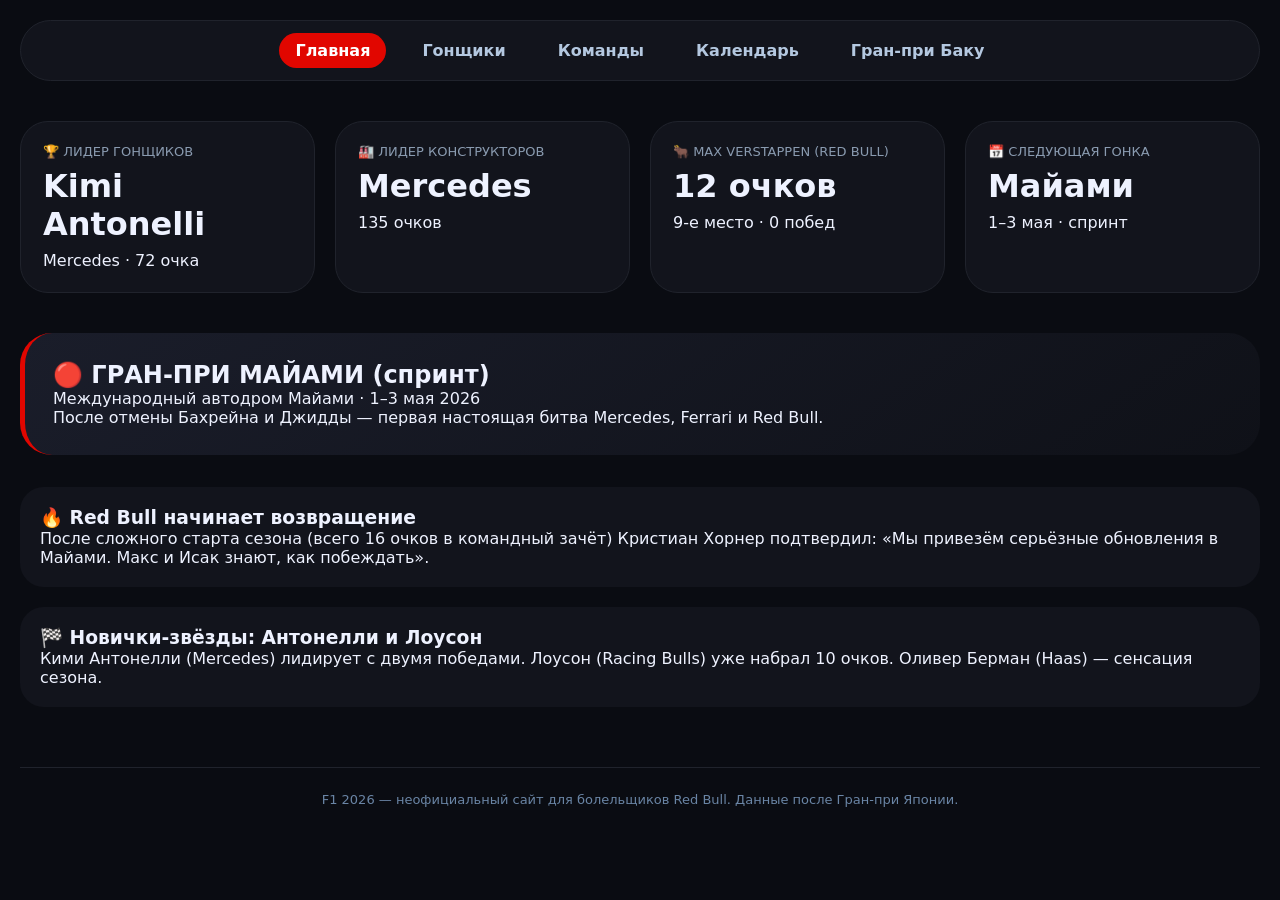
==== index.html @ 7714d9a9 "Create index.html" ====
<!DOCTYPE html>
<html lang="ru">
<head>
    <meta charset="UTF-8">
    <meta name="viewport" content="width=device-width, initial-scale=1.0">
    <title>F1 2026 | Главная — чемпионат мира</title>
    <style>
        * {
            margin: 0;
            padding: 0;
            box-sizing: border-box;
        }
        body {
            font-family: 'Inter', system-ui, -apple-system, sans-serif;
            background: #0a0c12;
            color: #eef2ff;
            padding: 20px;
        }
        .container {
            max-width: 1300px;
            margin: 0 auto;
        }
        /* навигация */
        .nav {
            background: #12141c;
            border-radius: 60px;
            padding: 12px 24px;
            display: flex;
            flex-wrap: wrap;
            justify-content: center;
            gap: 20px;
            margin-bottom: 40px;
            border: 1px solid #20232c;
        }
        .nav a {
            color: #b4c8e0;
            text-decoration: none;
            font-weight: 600;
            padding: 8px 16px;
            border-radius: 40px;
            transition: 0.2s;
        }
        .nav a.active, .nav a:hover {
            background: #e10600;
            color: white;
        }
        /* карточки */
        .stats-grid {
            display: grid;
            grid-template-columns: repeat(auto-fit, minmax(240px, 1fr));
            gap: 20px;
            margin-bottom: 40px;
        }
        .stat-card {
            background: #12141c;
            border-radius: 28px;
            padding: 22px;
            border: 1px solid #20232c;
        }
        .stat-label {
            font-size: 13px;
            text-transform: uppercase;
            color: #8a9bb0;
        }
        .stat-value {
            font-size: 32px;
            font-weight: 800;
            margin: 8px 0;
        }
        .next-race {
            background: linear-gradient(145deg, #1a1d2a, #0f1118);
            border-radius: 32px;
            padding: 28px;
            margin-bottom: 32px;
            border-left: 5px solid #e10600;
        }
        .news-card {
            background: #12141c;
            border-radius: 24px;
            padding: 20px;
            margin-bottom: 20px;
        }
        .footer {
            margin-top: 60px;
            text-align: center;
            padding: 24px;
            border-top: 1px solid #20232c;
            font-size: 13px;
            color: #6a85a5;
        }
        @media (max-width: 768px) {
            .nav { border-radius: 30px; gap: 10px; }
            .stat-value { font-size: 24px; }
        }
    </style>
</head>
<body>
<div class="container">
    <div class="nav">
        <a href="index.html" class="active">Главная</a>
        <a href="drivers.html">Гонщики</a>
        <a href="teams.html">Команды</a>
        <a href="calendar.html">Календарь</a>
        <a href="baku.html">Гран-при Баку</a>
    </div>

    <div class="stats-grid">
        <div class="stat-card">
            <div class="stat-label">🏆 лидер гонщиков</div>
            <div class="stat-value">Kimi Antonelli</div>
            <div>Mercedes · 72 очка</div>
        </div>
        <div class="stat-card">
            <div class="stat-label">🏭 лидер конструкторов</div>
            <div class="stat-value">Mercedes</div>
            <div>135 очков</div>
        </div>
        <div class="stat-card">
            <div class="stat-label">🐂 Max Verstappen (Red Bull)</div>
            <div class="stat-value">12 очков</div>
            <div>9-е место · 0 побед</div>
        </div>
        <div class="stat-card">
            <div class="stat-label">📅 следующая гонка</div>
            <div class="stat-value">Майами</div>
            <div>1–3 мая · спринт</div>
        </div>
    </div>

    <div class="next-race">
        <h2>🔴 ГРАН-ПРИ МАЙАМИ (спринт)</h2>
        <p>Международный автодром Майами · 1–3 мая 2026</p>
        <p>После отмены Бахрейна и Джидды — первая настоящая битва Mercedes, Ferrari и Red Bull.</p>
    </div>

    <div class="news-card">
        <h3>🔥 Red Bull начинает возвращение</h3>
        <p>После сложного старта сезона (всего 16 очков в командный зачёт) Кристиан Хорнер подтвердил: «Мы привезём серьёзные обновления в Майами. Макс и Исак знают, как побеждать».</p>
    </div>
    <div class="news-card">
        <h3>🏁 Новички-звёзды: Антонелли и Лоусон</h3>
        <p>Кими Антонелли (Mercedes) лидирует с двумя победами. Лоусон (Racing Bulls) уже набрал 10 очков. Оливер Берман (Haas) — сенсация сезона.</p>
    </div>

    <div class="footer">
        <p>F1 2026 — неофициальный сайт для болельщиков Red Bull. Данные после Гран-при Японии.</p>
    </div>
</div>
</body>
</html>
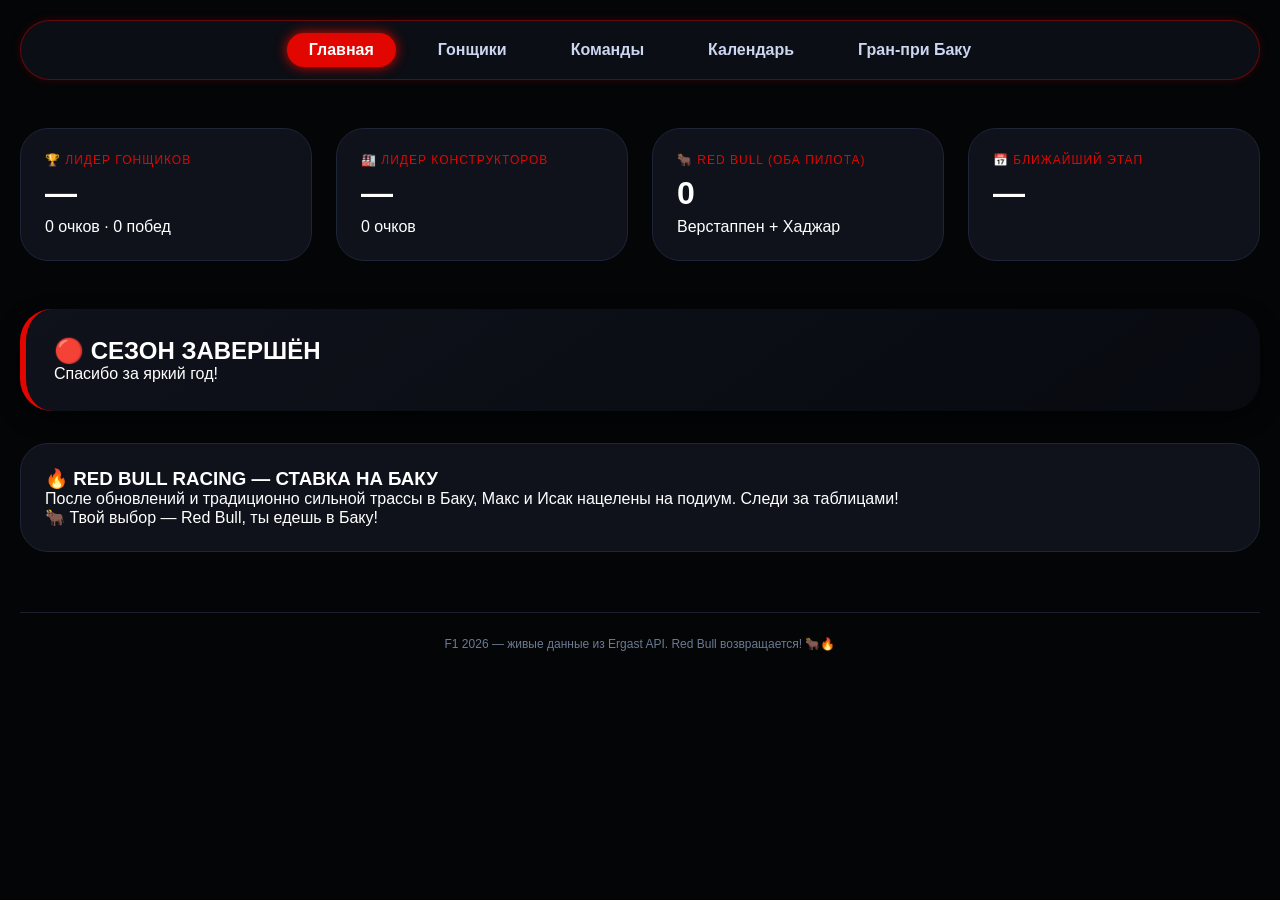
==== commit 677f623d: "Update index.html" ====
--- a/index.html
+++ b/index.html
@@ -2,96 +2,34 @@
 <html lang="ru">
 <head>
     <meta charset="UTF-8">
-    <meta name="viewport" content="width=device-width, initial-scale=1.0">
-    <title>F1 2026 | Главная — чемпионат мира</title>
+    <meta name="viewport" content="width=device-width, initial-scale=1.0, viewport-fit=cover">
+    <title>F1 2026 | Red Bull Territory</title>
     <style>
-        * {
-            margin: 0;
-            padding: 0;
-            box-sizing: border-box;
+        * { margin: 0; padding: 0; box-sizing: border-box; }
+        body { font-family: 'Inter', sans-serif; background: #030507; color: #fff; padding: 20px; }
+        .container { max-width: 1400px; margin: 0 auto; }
+        .nav {
+            background: #0b0e14; border-radius: 80px; padding: 12px 28px; display: flex; flex-wrap: wrap;
+            justify-content: center; gap: 20px; margin-bottom: 48px; border: 1px solid rgba(225, 6, 0, 0.4);
+            box-shadow: 0 0 10px rgba(225, 6, 0, 0.2);
         }
-        body {
-            font-family: 'Inter', system-ui, -apple-system, sans-serif;
-            background: #0a0c12;
-            color: #eef2ff;
-            padding: 20px;
+        .nav a { color: #ccd6f0; text-decoration: none; font-weight: 700; padding: 8px 22px; border-radius: 40px; transition: 0.25s; }
+        .nav a.active, .nav a:hover { background: #e10600; color: white; box-shadow: 0 0 12px #e10600; }
+        .stats-grid { display: grid; grid-template-columns: repeat(auto-fit, minmax(260px, 1fr)); gap: 24px; margin-bottom: 48px; }
+        .stat-card {
+            background: #0f121b; border-radius: 28px; padding: 24px; border: 1px solid #1f2538;
+            transition: 0.2s; backdrop-filter: blur(2px);
         }
-        .container {
-            max-width: 1300px;
-            margin: 0 auto;
+        .stat-card:hover { transform: translateY(-4px); border-color: #e10600; box-shadow: 0 10px 20px -8px rgba(225,6,0,0.3); }
+        .stat-label { font-size: 12px; text-transform: uppercase; color: #e10600; letter-spacing: 1px; margin-bottom: 8px; }
+        .stat-value { font-size: 32px; font-weight: 800; margin-bottom: 6px; }
+        .next-race {
+            background: linear-gradient(145deg, #0f121b, #080a10); border-radius: 32px; padding: 28px;
+            margin-bottom: 32px; border-left: 6px solid #e10600; box-shadow: 0 8px 20px rgba(0,0,0,0.6);
         }
-        /* навигация */
-        .nav {
-            background: #12141c;
-            border-radius: 60px;
-            padding: 12px 24px;
-            display: flex;
-            flex-wrap: wrap;
-            justify-content: center;
-            gap: 20px;
-            margin-bottom: 40px;
-            border: 1px solid #20232c;
-        }
-        .nav a {
-            color: #b4c8e0;
-            text-decoration: none;
-            font-weight: 600;
-            padding: 8px 16px;
-            border-radius: 40px;
-            transition: 0.2s;
-        }
-        .nav a.active, .nav a:hover {
-            background: #e10600;
-            color: white;
-        }
-        /* карточки */
-        .stats-grid {
-            display: grid;
-            grid-template-columns: repeat(auto-fit, minmax(240px, 1fr));
-            gap: 20px;
-            margin-bottom: 40px;
-        }
-        .stat-card {
-            background: #12141c;
-            border-radius: 28px;
-            padding: 22px;
-            border: 1px solid #20232c;
-        }
-        .stat-label {
-            font-size: 13px;
-            text-transform: uppercase;
-            color: #8a9bb0;
-        }
-        .stat-value {
-            font-size: 32px;
-            font-weight: 800;
-            margin: 8px 0;
-        }
-        .next-race {
-            background: linear-gradient(145deg, #1a1d2a, #0f1118);
-            border-radius: 32px;
-            padding: 28px;
-            margin-bottom: 32px;
-            border-left: 5px solid #e10600;
-        }
-        .news-card {
-            background: #12141c;
-            border-radius: 24px;
-            padding: 20px;
-            margin-bottom: 20px;
-        }
-        .footer {
-            margin-top: 60px;
-            text-align: center;
-            padding: 24px;
-            border-top: 1px solid #20232c;
-            font-size: 13px;
-            color: #6a85a5;
-        }
-        @media (max-width: 768px) {
-            .nav { border-radius: 30px; gap: 10px; }
-            .stat-value { font-size: 24px; }
-        }
+        .news-card { background: #0f121b; border-radius: 28px; padding: 24px; margin-bottom: 24px; border: 1px solid #1f2538; }
+        .footer { margin-top: 60px; text-align: center; padding: 24px; border-top: 1px solid #1a1f2c; font-size: 12px; color: #6c7a92; }
+        @media (max-width: 768px) { .stat-value { font-size: 24px; } .nav a { padding: 6px 14px; font-size: 13px; } }
     </style>
 </head>
 <body>
@@ -103,48 +41,64 @@
         <a href="calendar.html">Календарь</a>
         <a href="baku.html">Гран-при Баку</a>
     </div>
-
-    <div class="stats-grid">
-        <div class="stat-card">
-            <div class="stat-label">🏆 лидер гонщиков</div>
-            <div class="stat-value">Kimi Antonelli</div>
-            <div>Mercedes · 72 очка</div>
-        </div>
-        <div class="stat-card">
-            <div class="stat-label">🏭 лидер конструкторов</div>
-            <div class="stat-value">Mercedes</div>
-            <div>135 очков</div>
-        </div>
-        <div class="stat-card">
-            <div class="stat-label">🐂 Max Verstappen (Red Bull)</div>
-            <div class="stat-value">12 очков</div>
-            <div>9-е место · 0 побед</div>
-        </div>
-        <div class="stat-card">
-            <div class="stat-label">📅 следующая гонка</div>
-            <div class="stat-value">Майами</div>
-            <div>1–3 мая · спринт</div>
-        </div>
-    </div>
-
-    <div class="next-race">
-        <h2>🔴 ГРАН-ПРИ МАЙАМИ (спринт)</h2>
-        <p>Международный автодром Майами · 1–3 мая 2026</p>
-        <p>После отмены Бахрейна и Джидды — первая настоящая битва Mercedes, Ferrari и Red Bull.</p>
-    </div>
-
-    <div class="news-card">
-        <h3>🔥 Red Bull начинает возвращение</h3>
-        <p>После сложного старта сезона (всего 16 очков в командный зачёт) Кристиан Хорнер подтвердил: «Мы привезём серьёзные обновления в Майами. Макс и Исак знают, как побеждать».</p>
-    </div>
-    <div class="news-card">
-        <h3>🏁 Новички-звёзды: Антонелли и Лоусон</h3>
-        <p>Кими Антонелли (Mercedes) лидирует с двумя победами. Лоусон (Racing Bulls) уже набрал 10 очков. Оливер Берман (Haas) — сенсация сезона.</p>
-    </div>
-
-    <div class="footer">
-        <p>F1 2026 — неофициальный сайт для болельщиков Red Bull. Данные после Гран-при Японии.</p>
-    </div>
+    <div class="stats-grid" id="statsGrid"><div class="stat-card">📡 ЗАГРУЗКА ДАННЫХ...</div></div>
+    <div class="next-race" id="nextRaceBlock"><h2>🔴 СЛЕДУЮЩАЯ ГОНКА</h2><p>Загрузка...</p></div>
+    <div id="newsBlock"></div>
+    <div class="footer">F1 2026 — живые данные из Ergast API. Red Bull возвращается! 🐂🔥</div>
 </div>
+<script>
+    const SEASON = 2026;
+    const ERGAST_BASE = 'https://api.jolpi.ca/ergast/f1';
+    async function fetchJSON(url) {
+        try {
+            const res = await fetch(url);
+            if (!res.ok) throw new Error(`HTTP ${res.status}`);
+            return await res.json();
+        } catch (e) { console.error(e); return null; }
+    }
+    async function loadDashboard() {
+        const driversData = await fetchJSON(`${ERGAST_BASE}/${SEASON}/driverstandings.json`);
+        let leaderDriver = '—', leaderPoints = 0, leaderWins = 0;
+        if (driversData?.MRData?.StandingsTable?.StandingsLists?.[0]?.DriverStandings) {
+            const top = driversData.MRData.StandingsTable.StandingsLists[0].DriverStandings[0];
+            if (top) { leaderDriver = `${top.Driver.givenName} ${top.Driver.familyName}`; leaderPoints = top.points; leaderWins = top.wins; }
+        }
+        const constrData = await fetchJSON(`${ERGAST_BASE}/${SEASON}/constructorstandings.json`);
+        let leaderTeam = '—', teamPoints = 0;
+        if (constrData?.MRData?.StandingsTable?.StandingsLists?.[0]?.ConstructorStandings) {
+            const topTeam = constrData.MRData.StandingsTable.StandingsLists[0].ConstructorStandings[0];
+            if (topTeam) { leaderTeam = topTeam.Constructor.name; teamPoints = topTeam.points; }
+        }
+        let rbPoints = 0;
+        if (driversData?.MRData?.StandingsTable?.StandingsLists?.[0]?.DriverStandings) {
+            const all = driversData.MRData.StandingsTable.StandingsLists[0].DriverStandings;
+            const max = all.find(d => d.Driver.familyName === 'Verstappen');
+            const hadjar = all.find(d => d.Driver.familyName === 'Hadjar');
+            if (max) rbPoints += parseInt(max.points);
+            if (hadjar) rbPoints += parseInt(hadjar.points);
+        }
+        const schedule = await fetchJSON(`${ERGAST_BASE}/${SEASON}.json`);
+        let nextRace = null;
+        if (schedule?.MRData?.RaceTable?.Races) {
+            const races = schedule.MRData.RaceTable.Races;
+            const now = new Date();
+            for (let race of races) { if (new Date(race.date) >= now) { nextRace = race; break; } }
+            if (!nextRace && races.length) nextRace = races[races.length - 1];
+        }
+        document.getElementById('statsGrid').innerHTML = `
+            <div class="stat-card"><div class="stat-label">🏆 ЛИДЕР ГОНЩИКОВ</div><div class="stat-value">${leaderDriver}</div><div>${leaderPoints} очков · ${leaderWins} побед</div></div>
+            <div class="stat-card"><div class="stat-label">🏭 ЛИДЕР КОНСТРУКТОРОВ</div><div class="stat-value">${leaderTeam}</div><div>${teamPoints} очков</div></div>
+            <div class="stat-card"><div class="stat-label">🐂 RED BULL (ОБА ПИЛОТА)</div><div class="stat-value">${rbPoints}</div><div>Верстаппен + Хаджар</div></div>
+            <div class="stat-card"><div class="stat-label">📅 БЛИЖАЙШИЙ ЭТАП</div><div class="stat-value">${nextRace ? nextRace.raceName : '—'}</div><div>${nextRace ? new Date(nextRace.date).toLocaleDateString('ru-RU') : ''}</div></div>
+        `;
+        document.getElementById('nextRaceBlock').innerHTML = nextRace ? `
+            <h2>🔴 ${nextRace.raceName} — ${nextRace.Circuit.circuitName}</h2>
+            <p>${new Date(nextRace.date).toLocaleDateString('ru-RU', { day: 'numeric', month: 'long', year: 'numeric' })} · ${nextRace.Circuit.Location?.country || ''}</p>
+            <p>⏳ ГОНКА СКОРО! ОБНОВЛЯЙТЕ СТРАНИЦУ.</p>
+        ` : '<h2>🔴 СЕЗОН ЗАВЕРШЁН</h2><p>Спасибо за яркий год!</p>';
+        document.getElementById('newsBlock').innerHTML = `<div class="news-card"><h3>🔥 RED BULL RACING — СТАВКА НА БАКУ</h3><p>После обновлений и традиционно сильной трассы в Баку, Макс и Исак нацелены на подиум. Следи за таблицами!</p><p>🐂 Твой выбор — Red Bull, ты едешь в Баку!</p></div>`;
+    }
+    loadDashboard();
+</script>
 </body>
 </html>
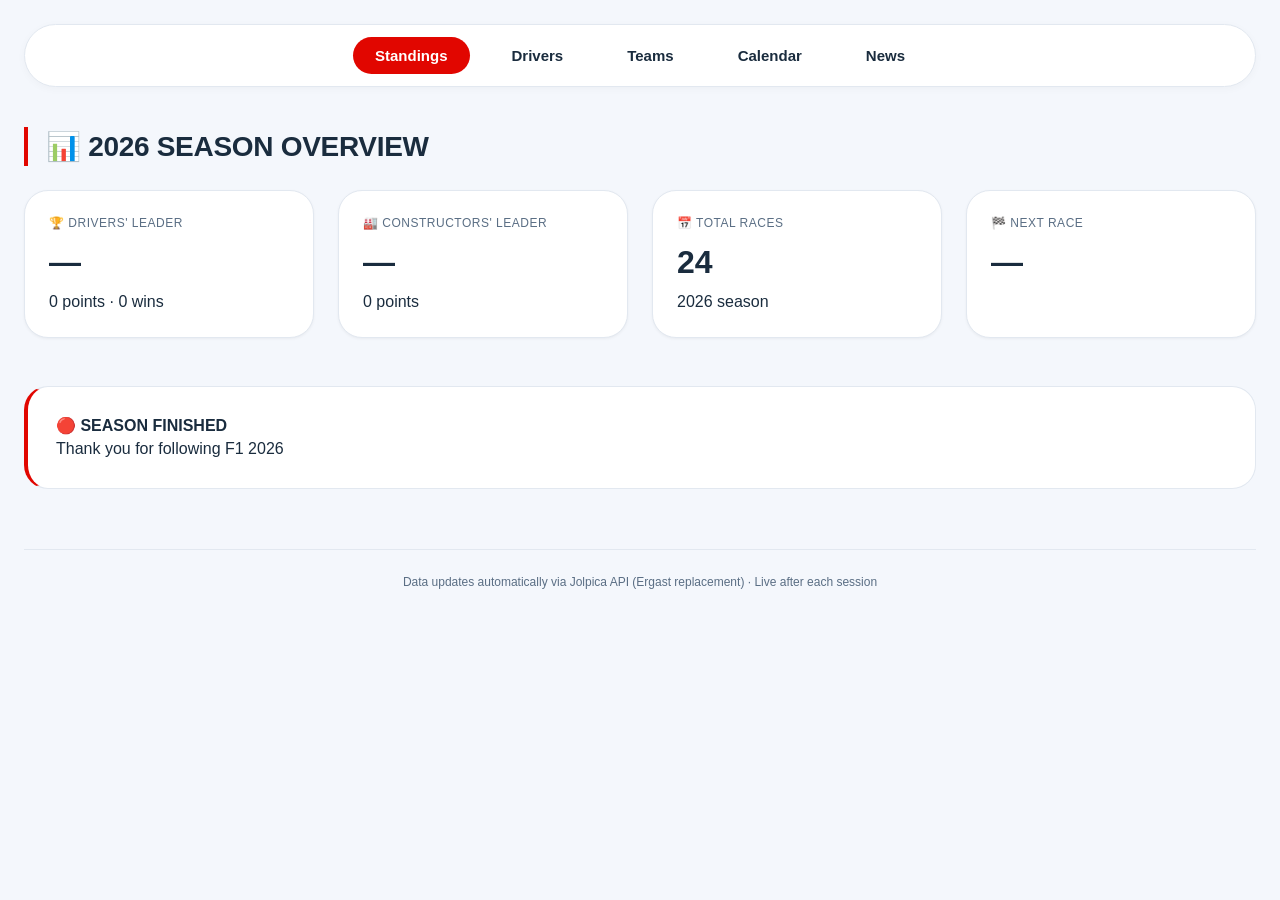
==== commit c527a181: "Update index.html" ====
--- a/index.html
+++ b/index.html
@@ -1,50 +1,53 @@
 <!DOCTYPE html>
-<html lang="ru">
+<html lang="en">
 <head>
     <meta charset="UTF-8">
-    <meta name="viewport" content="width=device-width, initial-scale=1.0, viewport-fit=cover">
-    <title>F1 2026 | Red Bull Territory</title>
+    <meta name="viewport" content="width=device-width, initial-scale=1.0">
+    <title>F1 2026 — Championship Live</title>
     <style>
         * { margin: 0; padding: 0; box-sizing: border-box; }
-        body { font-family: 'Inter', sans-serif; background: #030507; color: #fff; padding: 20px; }
+        body { font-family: 'Inter', -apple-system, BlinkMacSystemFont, 'Segoe UI', sans-serif; background: #f4f7fc; color: #1a2c3e; padding: 24px; line-height: 1.4; }
         .container { max-width: 1400px; margin: 0 auto; }
         .nav {
-            background: #0b0e14; border-radius: 80px; padding: 12px 28px; display: flex; flex-wrap: wrap;
-            justify-content: center; gap: 20px; margin-bottom: 48px; border: 1px solid rgba(225, 6, 0, 0.4);
-            box-shadow: 0 0 10px rgba(225, 6, 0, 0.2);
+            background: white; border-radius: 48px; padding: 12px 28px;
+            display: flex; flex-wrap: wrap; justify-content: center; gap: 20px;
+            margin-bottom: 40px; box-shadow: 0 2px 8px rgba(0,0,0,0.03); border: 1px solid #e2e8f0;
         }
-        .nav a { color: #ccd6f0; text-decoration: none; font-weight: 700; padding: 8px 22px; border-radius: 40px; transition: 0.25s; }
-        .nav a.active, .nav a:hover { background: #e10600; color: white; box-shadow: 0 0 12px #e10600; }
+        .nav a {
+            color: #1a2c3e; text-decoration: none; font-weight: 600; font-size: 15px;
+            padding: 8px 22px; border-radius: 40px; transition: 0.2s;
+        }
+        .nav a.active, .nav a:hover { background: #e10600; color: white; }
+        h1 { font-size: 28px; font-weight: 700; margin-bottom: 24px; letter-spacing: -0.3px; border-left: 4px solid #e10600; padding-left: 18px; }
         .stats-grid { display: grid; grid-template-columns: repeat(auto-fit, minmax(260px, 1fr)); gap: 24px; margin-bottom: 48px; }
         .stat-card {
-            background: #0f121b; border-radius: 28px; padding: 24px; border: 1px solid #1f2538;
-            transition: 0.2s; backdrop-filter: blur(2px);
+            background: white; border-radius: 24px; padding: 24px; box-shadow: 0 1px 3px rgba(0,0,0,0.05);
+            border: 1px solid #e2e8f0; transition: 0.2s;
         }
-        .stat-card:hover { transform: translateY(-4px); border-color: #e10600; box-shadow: 0 10px 20px -8px rgba(225,6,0,0.3); }
-        .stat-label { font-size: 12px; text-transform: uppercase; color: #e10600; letter-spacing: 1px; margin-bottom: 8px; }
+        .stat-card:hover { transform: translateY(-2px); box-shadow: 0 8px 20px rgba(0,0,0,0.05); }
+        .stat-label { font-size: 12px; text-transform: uppercase; color: #5a6e84; letter-spacing: 0.5px; margin-bottom: 8px; }
         .stat-value { font-size: 32px; font-weight: 800; margin-bottom: 6px; }
-        .next-race {
-            background: linear-gradient(145deg, #0f121b, #080a10); border-radius: 32px; padding: 28px;
-            margin-bottom: 32px; border-left: 6px solid #e10600; box-shadow: 0 8px 20px rgba(0,0,0,0.6);
+        .next-race-card {
+            background: white; border-radius: 24px; padding: 28px; margin-bottom: 32px;
+            border: 1px solid #e2e8f0; border-left: 4px solid #e10600;
         }
-        .news-card { background: #0f121b; border-radius: 28px; padding: 24px; margin-bottom: 24px; border: 1px solid #1f2538; }
-        .footer { margin-top: 60px; text-align: center; padding: 24px; border-top: 1px solid #1a1f2c; font-size: 12px; color: #6c7a92; }
+        .footer { margin-top: 60px; text-align: center; padding: 24px; border-top: 1px solid #e2e8f0; font-size: 12px; color: #5a6e84; }
         @media (max-width: 768px) { .stat-value { font-size: 24px; } .nav a { padding: 6px 14px; font-size: 13px; } }
     </style>
 </head>
 <body>
 <div class="container">
     <div class="nav">
-        <a href="index.html" class="active">Главная</a>
-        <a href="drivers.html">Гонщики</a>
-        <a href="teams.html">Команды</a>
-        <a href="calendar.html">Календарь</a>
-        <a href="baku.html">Гран-при Баку</a>
+        <a href="index.html" class="active">Standings</a>
+        <a href="drivers.html">Drivers</a>
+        <a href="teams.html">Teams</a>
+        <a href="calendar.html">Calendar</a>
+        <a href="news.html">News</a>
     </div>
-    <div class="stats-grid" id="statsGrid"><div class="stat-card">📡 ЗАГРУЗКА ДАННЫХ...</div></div>
-    <div class="next-race" id="nextRaceBlock"><h2>🔴 СЛЕДУЮЩАЯ ГОНКА</h2><p>Загрузка...</p></div>
-    <div id="newsBlock"></div>
-    <div class="footer">F1 2026 — живые данные из Ergast API. Red Bull возвращается! 🐂🔥</div>
+    <h1>📊 2026 SEASON OVERVIEW</h1>
+    <div class="stats-grid" id="statsGrid"><div class="stat-card">Loading data...</div></div>
+    <div class="next-race-card" id="nextRaceBlock"><strong>Next Grand Prix</strong><br>Loading...</div>
+    <div class="footer">Data updates automatically via Jolpica API (Ergast replacement) · Live after each session</div>
 </div>
 <script>
     const SEASON = 2026;
@@ -69,14 +72,6 @@
             const topTeam = constrData.MRData.StandingsTable.StandingsLists[0].ConstructorStandings[0];
             if (topTeam) { leaderTeam = topTeam.Constructor.name; teamPoints = topTeam.points; }
         }
-        let rbPoints = 0;
-        if (driversData?.MRData?.StandingsTable?.StandingsLists?.[0]?.DriverStandings) {
-            const all = driversData.MRData.StandingsTable.StandingsLists[0].DriverStandings;
-            const max = all.find(d => d.Driver.familyName === 'Verstappen');
-            const hadjar = all.find(d => d.Driver.familyName === 'Hadjar');
-            if (max) rbPoints += parseInt(max.points);
-            if (hadjar) rbPoints += parseInt(hadjar.points);
-        }
         const schedule = await fetchJSON(`${ERGAST_BASE}/${SEASON}.json`);
         let nextRace = null;
         if (schedule?.MRData?.RaceTable?.Races) {
@@ -86,17 +81,17 @@
             if (!nextRace && races.length) nextRace = races[races.length - 1];
         }
         document.getElementById('statsGrid').innerHTML = `
-            <div class="stat-card"><div class="stat-label">🏆 ЛИДЕР ГОНЩИКОВ</div><div class="stat-value">${leaderDriver}</div><div>${leaderPoints} очков · ${leaderWins} побед</div></div>
-            <div class="stat-card"><div class="stat-label">🏭 ЛИДЕР КОНСТРУКТОРОВ</div><div class="stat-value">${leaderTeam}</div><div>${teamPoints} очков</div></div>
-            <div class="stat-card"><div class="stat-label">🐂 RED BULL (ОБА ПИЛОТА)</div><div class="stat-value">${rbPoints}</div><div>Верстаппен + Хаджар</div></div>
-            <div class="stat-card"><div class="stat-label">📅 БЛИЖАЙШИЙ ЭТАП</div><div class="stat-value">${nextRace ? nextRace.raceName : '—'}</div><div>${nextRace ? new Date(nextRace.date).toLocaleDateString('ru-RU') : ''}</div></div>
+            <div class="stat-card"><div class="stat-label">🏆 DRIVERS' LEADER</div><div class="stat-value">${leaderDriver}</div><div>${leaderPoints} points · ${leaderWins} wins</div></div>
+            <div class="stat-card"><div class="stat-label">🏭 CONSTRUCTORS' LEADER</div><div class="stat-value">${leaderTeam}</div><div>${teamPoints} points</div></div>
+            <div class="stat-card"><div class="stat-label">📅 TOTAL RACES</div><div class="stat-value">${schedule?.MRData?.RaceTable?.Races?.length || 24}</div><div>2026 season</div></div>
+            <div class="stat-card"><div class="stat-label">🏁 NEXT RACE</div><div class="stat-value">${nextRace ? nextRace.raceName : '—'}</div><div>${nextRace ? new Date(nextRace.date).toLocaleDateString('en-GB') : ''}</div></div>
         `;
         document.getElementById('nextRaceBlock').innerHTML = nextRace ? `
-            <h2>🔴 ${nextRace.raceName} — ${nextRace.Circuit.circuitName}</h2>
-            <p>${new Date(nextRace.date).toLocaleDateString('ru-RU', { day: 'numeric', month: 'long', year: 'numeric' })} · ${nextRace.Circuit.Location?.country || ''}</p>
-            <p>⏳ ГОНКА СКОРО! ОБНОВЛЯЙТЕ СТРАНИЦУ.</p>
-        ` : '<h2>🔴 СЕЗОН ЗАВЕРШЁН</h2><p>Спасибо за яркий год!</p>';
-        document.getElementById('newsBlock').innerHTML = `<div class="news-card"><h3>🔥 RED BULL RACING — СТАВКА НА БАКУ</h3><p>После обновлений и традиционно сильной трассы в Баку, Макс и Исак нацелены на подиум. Следи за таблицами!</p><p>🐂 Твой выбор — Red Bull, ты едешь в Баку!</p></div>`;
+            <strong>🔴 ${nextRace.raceName}</strong><br>
+            📍 ${nextRace.Circuit.circuitName}, ${nextRace.Circuit.Location?.country || ''}<br>
+            📅 ${new Date(nextRace.date).toLocaleDateString('en-GB', { weekday: 'long', year: 'numeric', month: 'long', day: 'numeric' })}<br>
+            ⏳ Full schedule available in <a href="calendar.html" style="color:#e10600;">Calendar</a>
+        ` : '<strong>🔴 SEASON FINISHED</strong><br>Thank you for following F1 2026';
     }
     loadDashboard();
 </script>
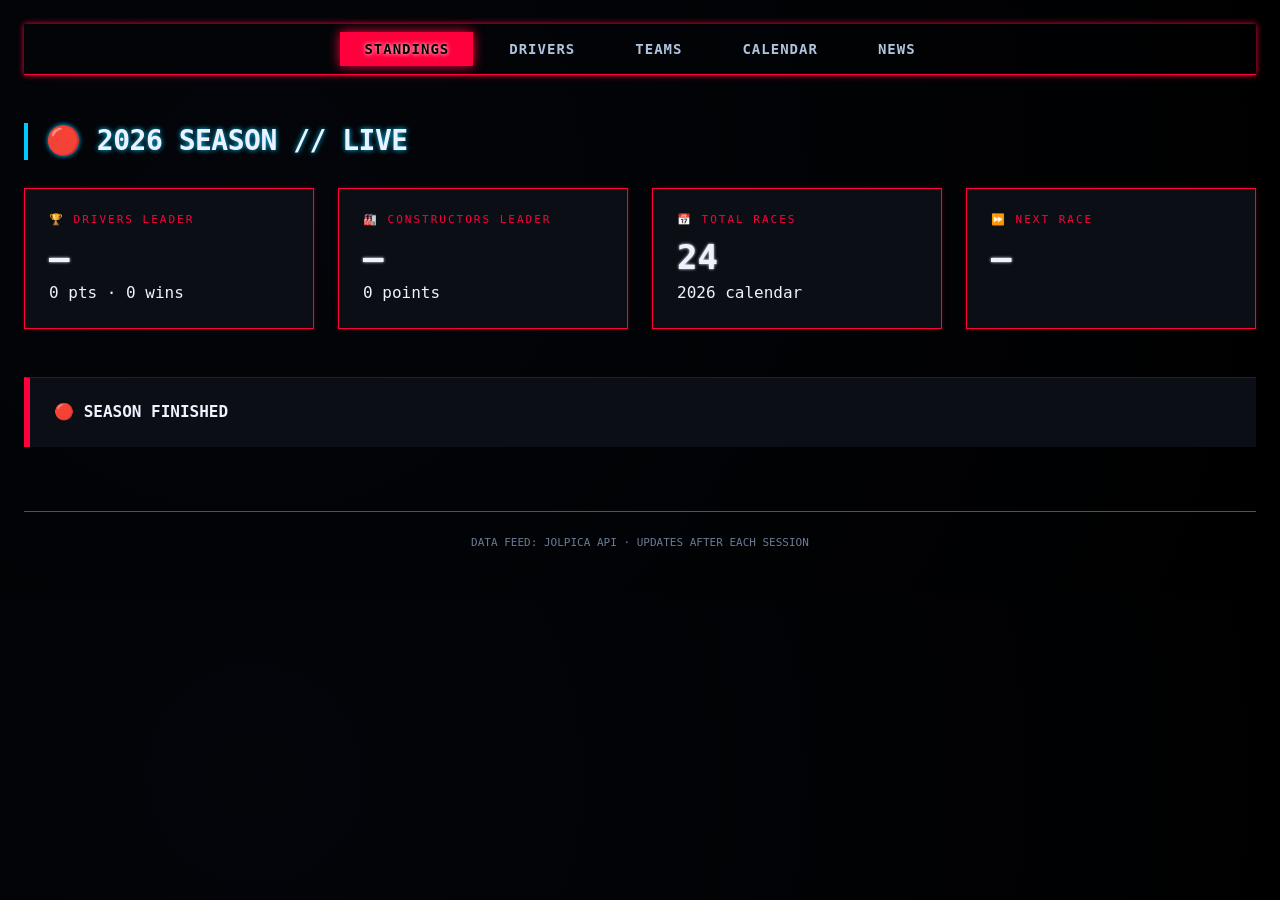
==== commit 098218ec: "Update index.html" ====
--- a/index.html
+++ b/index.html
@@ -3,97 +3,113 @@
 <head>
     <meta charset="UTF-8">
     <meta name="viewport" content="width=device-width, initial-scale=1.0">
-    <title>F1 2026 — Championship Live</title>
+    <title>F1 2026 // NEON DASH</title>
     <style>
         * { margin: 0; padding: 0; box-sizing: border-box; }
-        body { font-family: 'Inter', -apple-system, BlinkMacSystemFont, 'Segoe UI', sans-serif; background: #f4f7fc; color: #1a2c3e; padding: 24px; line-height: 1.4; }
+        body {
+            background: radial-gradient(circle at 20% 30%, #03050a, #000000);
+            font-family: 'Inter', 'Segoe UI', monospace;
+            color: #eef2ff;
+            padding: 24px;
+            line-height: 1.3;
+        }
         .container { max-width: 1400px; margin: 0 auto; }
         .nav {
-            background: white; border-radius: 48px; padding: 12px 28px;
-            display: flex; flex-wrap: wrap; justify-content: center; gap: 20px;
-            margin-bottom: 40px; box-shadow: 0 2px 8px rgba(0,0,0,0.03); border: 1px solid #e2e8f0;
+            display: flex; flex-wrap: wrap; justify-content: center; gap: 12px;
+            margin-bottom: 48px; padding: 8px 24px;
+            border-bottom: 1px solid #ff003c;
+            box-shadow: 0 0 6px #ff003c;
         }
         .nav a {
-            color: #1a2c3e; text-decoration: none; font-weight: 600; font-size: 15px;
-            padding: 8px 22px; border-radius: 40px; transition: 0.2s;
+            color: #b0c4de; text-decoration: none; font-weight: 700; font-size: 14px;
+            padding: 8px 24px; letter-spacing: 1px; transition: 0.2s;
+            border-radius: 0px;
         }
-        .nav a.active, .nav a:hover { background: #e10600; color: white; }
-        h1 { font-size: 28px; font-weight: 700; margin-bottom: 24px; letter-spacing: -0.3px; border-left: 4px solid #e10600; padding-left: 18px; }
-        .stats-grid { display: grid; grid-template-columns: repeat(auto-fit, minmax(260px, 1fr)); gap: 24px; margin-bottom: 48px; }
+        .nav a.active, .nav a:hover {
+            background: #ff003c; color: #000; text-shadow: 0 0 4px #fff;
+            box-shadow: 0 0 12px #ff003c;
+        }
+        h1 {
+            font-size: 28px; font-weight: 800; margin-bottom: 28px;
+            border-left: 4px solid #00c8ff; padding-left: 18px;
+            text-shadow: 0 0 5px #00c8ff; letter-spacing: -0.5px;
+        }
+        .stats-grid {
+            display: grid; grid-template-columns: repeat(auto-fit, minmax(260px, 1fr));
+            gap: 24px; margin-bottom: 48px;
+        }
         .stat-card {
-            background: white; border-radius: 24px; padding: 24px; box-shadow: 0 1px 3px rgba(0,0,0,0.05);
-            border: 1px solid #e2e8f0; transition: 0.2s;
+            background: #0b0e14; border: 1px solid #ff003c; padding: 24px;
+            transition: 0.2s; box-shadow: 0 0 4px rgba(255,0,60,0.3);
         }
-        .stat-card:hover { transform: translateY(-2px); box-shadow: 0 8px 20px rgba(0,0,0,0.05); }
-        .stat-label { font-size: 12px; text-transform: uppercase; color: #5a6e84; letter-spacing: 0.5px; margin-bottom: 8px; }
-        .stat-value { font-size: 32px; font-weight: 800; margin-bottom: 6px; }
-        .next-race-card {
-            background: white; border-radius: 24px; padding: 28px; margin-bottom: 32px;
-            border: 1px solid #e2e8f0; border-left: 4px solid #e10600;
+        .stat-card:hover { border-color: #00c8ff; box-shadow: 0 0 12px #00c8ff; transform: translateY(-2px); }
+        .stat-label { font-size: 11px; text-transform: uppercase; color: #ff003c; letter-spacing: 2px; margin-bottom: 8px; }
+        .stat-value { font-size: 34px; font-weight: 800; margin-bottom: 4px; text-shadow: 0 0 3px #fff; }
+        .next-card {
+            background: #0b0e14; border-left: 6px solid #ff003c; padding: 24px;
+            margin-bottom: 32px; border-top: 1px solid #222;
         }
-        .footer { margin-top: 60px; text-align: center; padding: 24px; border-top: 1px solid #e2e8f0; font-size: 12px; color: #5a6e84; }
-        @media (max-width: 768px) { .stat-value { font-size: 24px; } .nav a { padding: 6px 14px; font-size: 13px; } }
+        .footer { margin-top: 64px; padding: 24px; text-align: center; border-top: 1px solid #ff003c; font-size: 11px; color: #6a7c94; }
+        @media (max-width: 768px) { .stat-value { font-size: 26px; } .nav a { padding: 6px 14px; } }
     </style>
 </head>
 <body>
 <div class="container">
     <div class="nav">
-        <a href="index.html" class="active">Standings</a>
-        <a href="drivers.html">Drivers</a>
-        <a href="teams.html">Teams</a>
-        <a href="calendar.html">Calendar</a>
-        <a href="news.html">News</a>
+        <a href="index.html" class="active">STANDINGS</a>
+        <a href="drivers.html">DRIVERS</a>
+        <a href="teams.html">TEAMS</a>
+        <a href="calendar.html">CALENDAR</a>
+        <a href="news.html">NEWS</a>
     </div>
-    <h1>📊 2026 SEASON OVERVIEW</h1>
-    <div class="stats-grid" id="statsGrid"><div class="stat-card">Loading data...</div></div>
-    <div class="next-race-card" id="nextRaceBlock"><strong>Next Grand Prix</strong><br>Loading...</div>
-    <div class="footer">Data updates automatically via Jolpica API (Ergast replacement) · Live after each session</div>
+    <h1>🔴 2026 SEASON // LIVE</h1>
+    <div class="stats-grid" id="statsGrid"><div class="stat-card">⏳ LOADING DATA...</div></div>
+    <div class="next-card" id="nextRaceBlock"><strong>⏱️ NEXT GRAND PRIX</strong><br>Fetching schedule...</div>
+    <div class="footer">DATA FEED: JOLPICA API · UPDATES AFTER EACH SESSION</div>
 </div>
 <script>
     const SEASON = 2026;
-    const ERGAST_BASE = 'https://api.jolpi.ca/ergast/f1';
-    async function fetchJSON(url) {
+    const API = `https://api.jolpi.ca/ergast/f1/${SEASON}`;
+    async function getJSON(url) {
         try {
-            const res = await fetch(url);
-            if (!res.ok) throw new Error(`HTTP ${res.status}`);
-            return await res.json();
-        } catch (e) { console.error(e); return null; }
+            const r = await fetch(url);
+            if (!r.ok) throw new Error();
+            return await r.json();
+        } catch(e) { return null; }
     }
-    async function loadDashboard() {
-        const driversData = await fetchJSON(`${ERGAST_BASE}/${SEASON}/driverstandings.json`);
-        let leaderDriver = '—', leaderPoints = 0, leaderWins = 0;
-        if (driversData?.MRData?.StandingsTable?.StandingsLists?.[0]?.DriverStandings) {
-            const top = driversData.MRData.StandingsTable.StandingsLists[0].DriverStandings[0];
-            if (top) { leaderDriver = `${top.Driver.givenName} ${top.Driver.familyName}`; leaderPoints = top.points; leaderWins = top.wins; }
+    async function load() {
+        const drivers = await getJSON(`${API}/driverstandings.json`);
+        let leader = '—', pts = 0, wins = 0;
+        if (drivers?.MRData?.StandingsTable?.StandingsLists?.[0]?.DriverStandings) {
+            const top = drivers.MRData.StandingsTable.StandingsLists[0].DriverStandings[0];
+            if (top) { leader = `${top.Driver.givenName} ${top.Driver.familyName}`; pts = top.points; wins = top.wins; }
         }
-        const constrData = await fetchJSON(`${ERGAST_BASE}/${SEASON}/constructorstandings.json`);
-        let leaderTeam = '—', teamPoints = 0;
-        if (constrData?.MRData?.StandingsTable?.StandingsLists?.[0]?.ConstructorStandings) {
-            const topTeam = constrData.MRData.StandingsTable.StandingsLists[0].ConstructorStandings[0];
-            if (topTeam) { leaderTeam = topTeam.Constructor.name; teamPoints = topTeam.points; }
+        const constr = await getJSON(`${API}/constructorstandings.json`);
+        let cLeader = '—', cPts = 0;
+        if (constr?.MRData?.StandingsTable?.StandingsLists?.[0]?.ConstructorStandings) {
+            const ct = constr.MRData.StandingsTable.StandingsLists[0].ConstructorStandings[0];
+            if (ct) { cLeader = ct.Constructor.name; cPts = ct.points; }
         }
-        const schedule = await fetchJSON(`${ERGAST_BASE}/${SEASON}.json`);
-        let nextRace = null;
-        if (schedule?.MRData?.RaceTable?.Races) {
-            const races = schedule.MRData.RaceTable.Races;
+        const sched = await getJSON(`${API}.json`);
+        let next = null;
+        if (sched?.MRData?.RaceTable?.Races) {
             const now = new Date();
-            for (let race of races) { if (new Date(race.date) >= now) { nextRace = race; break; } }
-            if (!nextRace && races.length) nextRace = races[races.length - 1];
+            for (let r of sched.MRData.RaceTable.Races) if (new Date(r.date) >= now) { next = r; break; }
+            if (!next && sched.MRData.RaceTable.Races.length) next = sched.MRData.RaceTable.Races.slice(-1)[0];
         }
         document.getElementById('statsGrid').innerHTML = `
-            <div class="stat-card"><div class="stat-label">🏆 DRIVERS' LEADER</div><div class="stat-value">${leaderDriver}</div><div>${leaderPoints} points · ${leaderWins} wins</div></div>
-            <div class="stat-card"><div class="stat-label">🏭 CONSTRUCTORS' LEADER</div><div class="stat-value">${leaderTeam}</div><div>${teamPoints} points</div></div>
-            <div class="stat-card"><div class="stat-label">📅 TOTAL RACES</div><div class="stat-value">${schedule?.MRData?.RaceTable?.Races?.length || 24}</div><div>2026 season</div></div>
-            <div class="stat-card"><div class="stat-label">🏁 NEXT RACE</div><div class="stat-value">${nextRace ? nextRace.raceName : '—'}</div><div>${nextRace ? new Date(nextRace.date).toLocaleDateString('en-GB') : ''}</div></div>
+            <div class="stat-card"><div class="stat-label">🏆 DRIVERS LEADER</div><div class="stat-value">${leader}</div><div>${pts} pts · ${wins} wins</div></div>
+            <div class="stat-card"><div class="stat-label">🏭 CONSTRUCTORS LEADER</div><div class="stat-value">${cLeader}</div><div>${cPts} points</div></div>
+            <div class="stat-card"><div class="stat-label">📅 TOTAL RACES</div><div class="stat-value">${sched?.MRData?.RaceTable?.Races?.length || 24}</div><div>2026 calendar</div></div>
+            <div class="stat-card"><div class="stat-label">⏩ NEXT RACE</div><div class="stat-value">${next ? next.raceName : '—'}</div><div>${next ? new Date(next.date).toLocaleDateString('en-GB') : ''}</div></div>
         `;
-        document.getElementById('nextRaceBlock').innerHTML = nextRace ? `
-            <strong>🔴 ${nextRace.raceName}</strong><br>
-            📍 ${nextRace.Circuit.circuitName}, ${nextRace.Circuit.Location?.country || ''}<br>
-            📅 ${new Date(nextRace.date).toLocaleDateString('en-GB', { weekday: 'long', year: 'numeric', month: 'long', day: 'numeric' })}<br>
-            ⏳ Full schedule available in <a href="calendar.html" style="color:#e10600;">Calendar</a>
-        ` : '<strong>🔴 SEASON FINISHED</strong><br>Thank you for following F1 2026';
+        document.getElementById('nextRaceBlock').innerHTML = next ? `
+            <strong>🔴 ${next.raceName}</strong><br>
+            📍 ${next.Circuit.circuitName}, ${next.Circuit.Location?.country || ''}<br>
+            📅 ${new Date(next.date).toLocaleDateString('en-GB', { weekday:'short', year:'numeric', month:'short', day:'numeric' })}
+        ` : '<strong>🔴 SEASON FINISHED</strong>';
     }
-    loadDashboard();
+    load();
 </script>
 </body>
 </html>
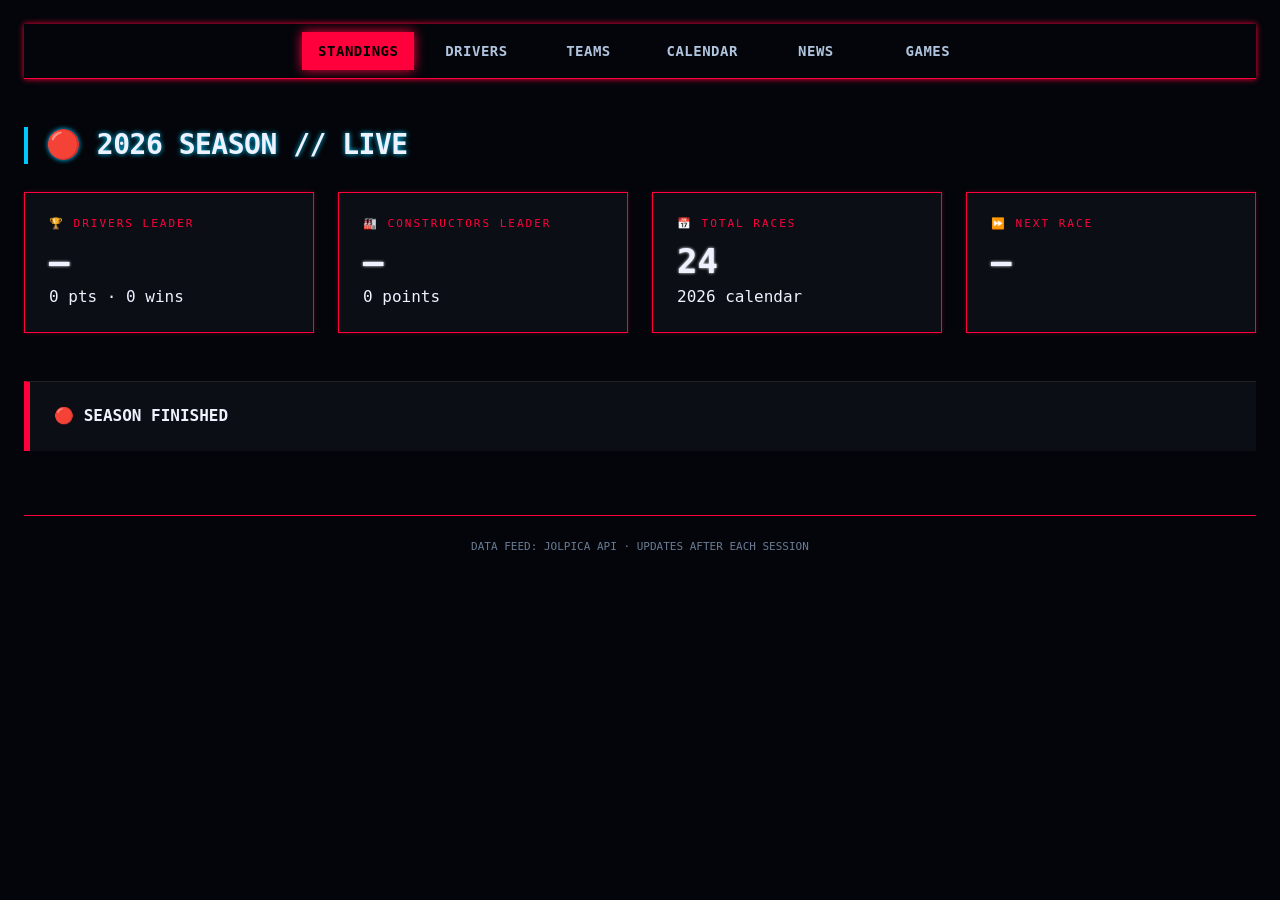
==== commit a7c59447: "Update index.html" ====
--- a/index.html
+++ b/index.html
@@ -4,54 +4,7 @@
     <meta charset="UTF-8">
     <meta name="viewport" content="width=device-width, initial-scale=1.0">
     <title>F1 2026 // NEON DASH</title>
-    <style>
-        * { margin: 0; padding: 0; box-sizing: border-box; }
-        body {
-            background: radial-gradient(circle at 20% 30%, #03050a, #000000);
-            font-family: 'Inter', 'Segoe UI', monospace;
-            color: #eef2ff;
-            padding: 24px;
-            line-height: 1.3;
-        }
-        .container { max-width: 1400px; margin: 0 auto; }
-        .nav {
-            display: flex; flex-wrap: wrap; justify-content: center; gap: 12px;
-            margin-bottom: 48px; padding: 8px 24px;
-            border-bottom: 1px solid #ff003c;
-            box-shadow: 0 0 6px #ff003c;
-        }
-        .nav a {
-            color: #b0c4de; text-decoration: none; font-weight: 700; font-size: 14px;
-            padding: 8px 24px; letter-spacing: 1px; transition: 0.2s;
-            border-radius: 0px;
-        }
-        .nav a.active, .nav a:hover {
-            background: #ff003c; color: #000; text-shadow: 0 0 4px #fff;
-            box-shadow: 0 0 12px #ff003c;
-        }
-        h1 {
-            font-size: 28px; font-weight: 800; margin-bottom: 28px;
-            border-left: 4px solid #00c8ff; padding-left: 18px;
-            text-shadow: 0 0 5px #00c8ff; letter-spacing: -0.5px;
-        }
-        .stats-grid {
-            display: grid; grid-template-columns: repeat(auto-fit, minmax(260px, 1fr));
-            gap: 24px; margin-bottom: 48px;
-        }
-        .stat-card {
-            background: #0b0e14; border: 1px solid #ff003c; padding: 24px;
-            transition: 0.2s; box-shadow: 0 0 4px rgba(255,0,60,0.3);
-        }
-        .stat-card:hover { border-color: #00c8ff; box-shadow: 0 0 12px #00c8ff; transform: translateY(-2px); }
-        .stat-label { font-size: 11px; text-transform: uppercase; color: #ff003c; letter-spacing: 2px; margin-bottom: 8px; }
-        .stat-value { font-size: 34px; font-weight: 800; margin-bottom: 4px; text-shadow: 0 0 3px #fff; }
-        .next-card {
-            background: #0b0e14; border-left: 6px solid #ff003c; padding: 24px;
-            margin-bottom: 32px; border-top: 1px solid #222;
-        }
-        .footer { margin-top: 64px; padding: 24px; text-align: center; border-top: 1px solid #ff003c; font-size: 11px; color: #6a7c94; }
-        @media (max-width: 768px) { .stat-value { font-size: 26px; } .nav a { padding: 6px 14px; } }
-    </style>
+    <link rel="stylesheet" href="style.css">
 </head>
 <body>
 <div class="container">
@@ -61,6 +14,7 @@
         <a href="teams.html">TEAMS</a>
         <a href="calendar.html">CALENDAR</a>
         <a href="news.html">NEWS</a>
+        <a href="games.html">GAMES</a>
     </div>
     <h1>🔴 2026 SEASON // LIVE</h1>
     <div class="stats-grid" id="statsGrid"><div class="stat-card">⏳ LOADING DATA...</div></div>
@@ -71,11 +25,7 @@
     const SEASON = 2026;
     const API = `https://api.jolpi.ca/ergast/f1/${SEASON}`;
     async function getJSON(url) {
-        try {
-            const r = await fetch(url);
-            if (!r.ok) throw new Error();
-            return await r.json();
-        } catch(e) { return null; }
+        try { const r = await fetch(url); if (!r.ok) throw new Error(); return await r.json(); } catch(e) { return null; }
     }
     async function load() {
         const drivers = await getJSON(`${API}/driverstandings.json`);
@@ -106,7 +56,7 @@
         document.getElementById('nextRaceBlock').innerHTML = next ? `
             <strong>🔴 ${next.raceName}</strong><br>
             📍 ${next.Circuit.circuitName}, ${next.Circuit.Location?.country || ''}<br>
-            📅 ${new Date(next.date).toLocaleDateString('en-GB', { weekday:'short', year:'numeric', month:'short', day:'numeric' })}
+            📅 ${new Date(next.date).toLocaleDateString('en-GB', { weekday: 'short', year: 'numeric', month: 'short', day: 'numeric' })}
         ` : '<strong>🔴 SEASON FINISHED</strong>';
     }
     load();
--- a/style.css
+++ b/style.css
@@ -0,0 +1,297 @@
+* {
+    margin: 0;
+    padding: 0;
+    box-sizing: border-box;
+}
+
+body {
+    background: #03050a;
+    font-family: 'Inter', 'Segoe UI', monospace;
+    color: #eef2ff;
+    padding: 24px;
+    line-height: 1.3;
+}
+
+.container {
+    max-width: 1400px;
+    margin: 0 auto;
+}
+
+/* ===== НАВИГАЦИЯ (ФИКСИРОВАННЫЕ КНОПКИ) ===== */
+.nav {
+    display: flex;
+    flex-wrap: wrap;
+    justify-content: center;
+    gap: 12px;
+    margin-bottom: 48px;
+    padding: 8px 24px;
+    border-bottom: 1px solid #ff003c;
+    box-shadow: 0 0 6px #ff003c;
+}
+
+.nav a {
+    min-width: 100px;
+    text-align: center;
+    color: #b0c4de;
+    text-decoration: none;
+    font-weight: 700;
+    font-size: 14px;
+    padding: 10px 16px;
+    transition: 0.2s;
+    letter-spacing: 0.5px;
+}
+
+.nav a.active,
+.nav a:hover {
+    background: #ff003c;
+    color: #000;
+    box-shadow: 0 0 12px #ff003c;
+}
+
+/* ===== ЗАГОЛОВКИ ===== */
+h1 {
+    font-size: 28px;
+    font-weight: 800;
+    margin-bottom: 28px;
+    border-left: 4px solid #00c8ff;
+    padding-left: 18px;
+    text-shadow: 0 0 5px #00c8ff;
+    letter-spacing: -0.5px;
+}
+
+/* ===== СТАТИСТИКА (ГЛАВНАЯ) ===== */
+.stats-grid {
+    display: grid;
+    grid-template-columns: repeat(auto-fit, minmax(260px, 1fr));
+    gap: 24px;
+    margin-bottom: 48px;
+}
+
+.stat-card {
+    background: #0b0e14;
+    border: 1px solid #ff003c;
+    padding: 24px;
+    transition: 0.2s;
+    box-shadow: 0 0 4px rgba(255, 0, 60, 0.3);
+}
+
+.stat-card:hover {
+    border-color: #00c8ff;
+    box-shadow: 0 0 12px #00c8ff;
+    transform: translateY(-2px);
+}
+
+.stat-label {
+    font-size: 11px;
+    text-transform: uppercase;
+    color: #ff003c;
+    letter-spacing: 2px;
+    margin-bottom: 8px;
+}
+
+.stat-value {
+    font-size: 34px;
+    font-weight: 800;
+    margin-bottom: 4px;
+    text-shadow: 0 0 3px #fff;
+}
+
+/* ===== БЛИЖАЙШАЯ ГОНКА ===== */
+.next-card {
+    background: #0b0e14;
+    border-left: 6px solid #ff003c;
+    padding: 24px;
+    margin-bottom: 32px;
+    border-top: 1px solid #222;
+}
+
+/* ===== ТАБЛИЦЫ ===== */
+.table-wrapper {
+    overflow-x: auto;
+    background: #0b0e14;
+    border: 1px solid #ff003c;
+    padding: 2px;
+}
+
+table {
+    width: 100%;
+    border-collapse: collapse;
+}
+
+th, td {
+    padding: 16px 14px;
+    text-align: left;
+    border-bottom: 1px solid #22262f;
+}
+
+th {
+    background: #05070c;
+    color: #00c8ff;
+    font-weight: 700;
+    letter-spacing: 0.5px;
+}
+
+/* ===== КАЛЕНДАРЬ ===== */
+.race-grid {
+    display: grid;
+    grid-template-columns: repeat(auto-fill, minmax(320px, 1fr));
+    gap: 20px;
+}
+
+.race-card {
+    background: #0b0e14;
+    border: 1px solid #ff003c;
+    padding: 18px;
+    transition: 0.1s;
+}
+
+.race-card:hover {
+    border-color: #00c8ff;
+    box-shadow: 0 0 8px #00c8ff;
+}
+
+.race-header {
+    display: flex;
+    justify-content: space-between;
+    margin-bottom: 12px;
+    color: #ff003c;
+    font-weight: 700;
+}
+
+.race-name {
+    font-size: 18px;
+    font-weight: 800;
+    margin-bottom: 6px;
+}
+
+.winner {
+    margin-top: 12px;
+    color: #00c8ff;
+    font-weight: 700;
+}
+
+/* ===== НОВОСТИ ===== */
+.news-grid {
+    display: grid;
+    grid-template-columns: repeat(auto-fill, minmax(320px, 1fr));
+    gap: 24px;
+}
+
+.news-card {
+    background: #0b0e14;
+    border: 1px solid #ff003c;
+    padding: 16px;
+    transition: 0.1s;
+}
+
+.news-card:hover {
+    border-color: #00c8ff;
+    box-shadow: 0 0 12px #00c8ff;
+}
+
+.news-title {
+    font-weight: 800;
+    font-size: 18px;
+    margin-bottom: 8px;
+}
+
+.news-title a {
+    color: #eef2ff;
+    text-decoration: none;
+}
+
+.news-title a:hover {
+    color: #ff003c;
+}
+
+.news-desc {
+    font-size: 13px;
+    color: #9aaebf;
+    margin-bottom: 12px;
+}
+
+/* ===== ИГРЫ ===== */
+.games-grid {
+    display: grid;
+    grid-template-columns: repeat(auto-fit, minmax(360px, 1fr));
+    gap: 28px;
+}
+
+.game-card {
+    background: #0b0e14;
+    border: 1px solid #ff003c;
+    padding: 24px;
+    transition: 0.2s;
+}
+
+.game-card:hover {
+    border-color: #00c8ff;
+    box-shadow: 0 0 12px #00c8ff;
+}
+
+.game-title {
+    font-size: 22px;
+    font-weight: 800;
+    margin-bottom: 16px;
+    color: #ff003c;
+}
+
+button {
+    background: #ff003c;
+    border: none;
+    color: #000;
+    font-weight: 700;
+    padding: 10px 20px;
+    margin-top: 16px;
+    cursor: pointer;
+    font-family: monospace;
+    transition: 0.1s;
+}
+
+button:hover {
+    background: #00c8ff;
+    box-shadow: 0 0 8px #00c8ff;
+}
+
+.game-stats {
+    margin-top: 16px;
+    font-size: 13px;
+    color: #b0c4de;
+}
+
+/* ===== ПОДВАЛ ===== */
+.footer {
+    margin-top: 64px;
+    padding: 24px;
+    text-align: center;
+    border-top: 1px solid #ff003c;
+    font-size: 11px;
+    color: #6a7c94;
+}
+
+/* ===== АДАПТАЦИЯ ДЛЯ ТЕЛЕФОНОВ ===== */
+@media (max-width: 768px) {
+    body {
+        padding: 16px;
+    }
+    .stat-value {
+        font-size: 26px;
+    }
+    .nav a {
+        min-width: 80px;
+        padding: 6px 12px;
+        font-size: 12px;
+    }
+    .games-grid,
+    .race-grid,
+    .news-grid {
+        grid-template-columns: 1fr;
+    }
+    th, td {
+        padding: 10px 8px;
+        font-size: 12px;
+    }
+    h1 {
+        font-size: 22px;
+    }
+}
